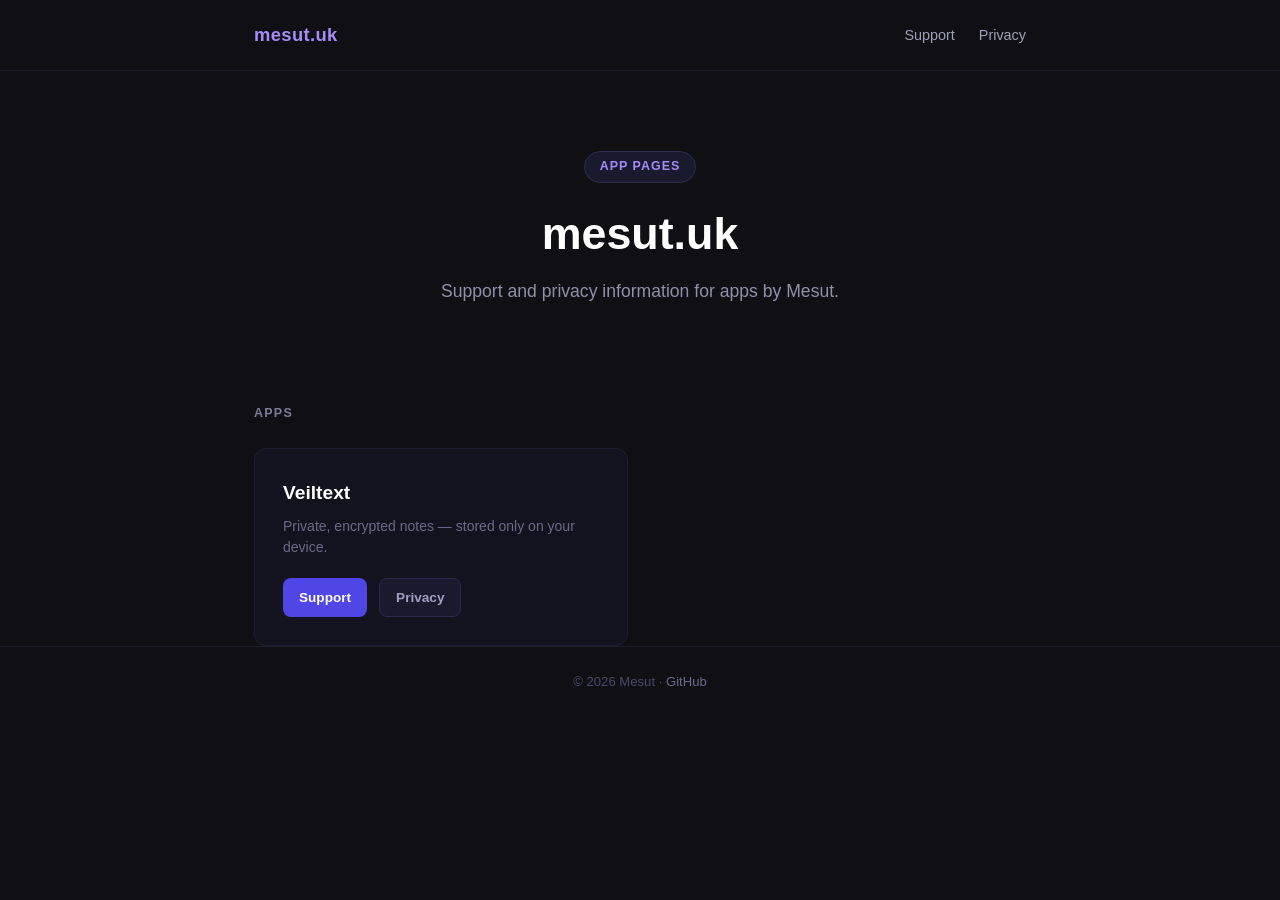
==== index.html @ 2ae73dd6 "Add multi-app site structure with Veiltext support and privacy pages Agent-Logs-Url: https://github." ====
<!DOCTYPE html>
<html lang="en">
<head>
  <meta charset="UTF-8" />
  <meta name="viewport" content="width=device-width, initial-scale=1.0" />
  <title>mesut.uk — App Pages</title>
  <meta name="description" content="Support and privacy pages for apps by Mesut." />
  <link rel="stylesheet" href="styles.css" />
</head>
<body>

  <header class="site-header">
    <nav class="nav-inner">
      <a class="nav-brand" href="/">mesut.uk</a>
      <ul class="nav-links">
        <li><a href="/veiltext/support">Support</a></li>
        <li><a href="/veiltext/privacy">Privacy</a></li>
      </ul>
    </nav>
  </header>

  <main>
    <div class="site-wrapper">
      <section class="hero">
        <span class="hero-badge">App Pages</span>
        <h1>mesut.uk</h1>
        <p>Support and privacy information for apps by Mesut.</p>
      </section>

      <h2 style="color:#7c7c9a; font-size:0.78rem; font-weight:600; letter-spacing:0.1em; text-transform:uppercase; margin-bottom:1rem;">Apps</h2>
      <div class="apps-grid">
        <div class="app-card">
          <div class="app-card-name">Veiltext</div>
          <div class="app-card-desc">Private, encrypted notes — stored only on your device.</div>
          <div class="app-card-links">
            <a class="btn btn-primary" href="/veiltext/support">Support</a>
            <a class="btn btn-ghost" href="/veiltext/privacy">Privacy</a>
          </div>
        </div>
      </div>
    </div>
  </main>

  <footer class="site-footer">
    <p>&copy; <span id="year"></span> Mesut &middot; <a href="https://github.com/Mesutcydev/Veiltext">GitHub</a></p>
  </footer>

  <script>
    document.getElementById('year').textContent = new Date().getFullYear();
  </script>
</body>
</html>
---- styles.css ----
/* ===== Reset & Base ===== */
*, *::before, *::after {
  box-sizing: border-box;
  margin: 0;
  padding: 0;
}

html {
  font-size: 16px;
  scroll-behavior: smooth;
}

body {
  font-family: -apple-system, BlinkMacSystemFont, "Segoe UI", Roboto, Helvetica, Arial, sans-serif;
  background: #0f0f14;
  color: #e2e2e9;
  line-height: 1.7;
  min-height: 100vh;
  display: flex;
  flex-direction: column;
}

/* ===== Layout ===== */
.site-wrapper {
  flex: 1;
  width: 100%;
  max-width: 820px;
  margin: 0 auto;
  padding: 0 1.5rem;
}

/* ===== Header / Nav ===== */
.site-header {
  border-bottom: 1px solid #1e1e2e;
  padding: 1.2rem 0;
}

.nav-inner {
  display: flex;
  align-items: center;
  justify-content: space-between;
  gap: 1rem;
  max-width: 820px;
  margin: 0 auto;
  padding: 0 1.5rem;
}

.nav-brand {
  font-size: 1.15rem;
  font-weight: 700;
  color: #a78bfa;
  text-decoration: none;
  letter-spacing: 0.02em;
}

.nav-brand:hover {
  color: #c4b5fd;
}

.nav-links {
  display: flex;
  gap: 1.5rem;
  list-style: none;
}

.nav-links a {
  color: #a0a0b8;
  text-decoration: none;
  font-size: 0.9rem;
  transition: color 0.2s;
}

.nav-links a:hover {
  color: #e2e2e9;
}

/* ===== Main Content ===== */
.page-content {
  padding: 3rem 0 4rem;
}

.page-title {
  font-size: 2rem;
  font-weight: 700;
  color: #ffffff;
  margin-bottom: 0.5rem;
}

.page-subtitle {
  font-size: 1rem;
  color: #7c7c9a;
  margin-bottom: 2.5rem;
}

/* ===== Hero (homepage only) ===== */
.hero {
  text-align: center;
  padding: 5rem 0 3.5rem;
}

.hero-badge {
  display: inline-block;
  background: #1a1a2e;
  border: 1px solid #2d2d50;
  color: #a78bfa;
  font-size: 0.78rem;
  font-weight: 600;
  letter-spacing: 0.08em;
  text-transform: uppercase;
  padding: 0.3rem 0.9rem;
  border-radius: 100px;
  margin-bottom: 1.5rem;
}

.hero h1 {
  font-size: 2.8rem;
  font-weight: 800;
  color: #ffffff;
  line-height: 1.2;
  margin-bottom: 1rem;
}

.hero p {
  font-size: 1.1rem;
  color: #9090a8;
  max-width: 500px;
  margin: 0 auto 2.5rem;
}

/* ===== App Cards ===== */
.apps-grid {
  display: grid;
  grid-template-columns: repeat(auto-fill, minmax(280px, 1fr));
  gap: 1.5rem;
  margin-top: 1.5rem;
}

.app-card {
  background: #13131f;
  border: 1px solid #1e1e32;
  border-radius: 12px;
  padding: 1.75rem;
  transition: border-color 0.2s, transform 0.2s;
}

.app-card:hover {
  border-color: #3d3d6a;
  transform: translateY(-2px);
}

.app-card-name {
  font-size: 1.2rem;
  font-weight: 700;
  color: #ffffff;
  margin-bottom: 0.35rem;
}

.app-card-desc {
  font-size: 0.875rem;
  color: #6a6a88;
  margin-bottom: 1.25rem;
  line-height: 1.5;
}

.app-card-links {
  display: flex;
  gap: 0.75rem;
  flex-wrap: wrap;
}

.btn {
  display: inline-flex;
  align-items: center;
  gap: 0.4rem;
  padding: 0.45rem 1rem;
  border-radius: 8px;
  font-size: 0.85rem;
  font-weight: 600;
  text-decoration: none;
  transition: background 0.2s, color 0.2s;
}

.btn-primary {
  background: #4f46e5;
  color: #ffffff;
}

.btn-primary:hover {
  background: #6366f1;
}

.btn-ghost {
  background: #1a1a2e;
  color: #a0a0c0;
  border: 1px solid #2a2a48;
}

.btn-ghost:hover {
  background: #20203a;
  color: #e2e2e9;
}

/* ===== Section headings in content pages ===== */
.content-section {
  margin-bottom: 2rem;
}

.content-section h2 {
  font-size: 1.25rem;
  font-weight: 700;
  color: #c4b5fd;
  margin-bottom: 0.75rem;
  padding-bottom: 0.4rem;
  border-bottom: 1px solid #1e1e32;
}

.content-section p {
  color: #c0c0d8;
  margin-bottom: 0.75rem;
}

.content-section ul,
.content-section ol {
  padding-left: 1.5rem;
  color: #c0c0d8;
}

.content-section li {
  margin-bottom: 0.4rem;
}

.content-section a {
  color: #818cf8;
  text-decoration: none;
}

.content-section a:hover {
  text-decoration: underline;
  color: #a5b4fc;
}

/* ===== Info / Note box ===== */
.note-box {
  background: #111827;
  border: 1px solid #1f2a47;
  border-left: 3px solid #4f46e5;
  border-radius: 8px;
  padding: 1rem 1.25rem;
  margin-bottom: 1.5rem;
  font-size: 0.9rem;
  color: #9ba8c5;
}

.note-box strong {
  color: #c4b5fd;
}

/* ===== Footer ===== */
.site-footer {
  border-top: 1px solid #1e1e2e;
  padding: 1.5rem 0;
  text-align: center;
  font-size: 0.82rem;
  color: #4a4a68;
}

.site-footer a {
  color: #6b6b90;
  text-decoration: none;
}

.site-footer a:hover {
  color: #a0a0c0;
}

/* ===== Responsive ===== */
@media (max-width: 600px) {
  .hero h1 {
    font-size: 2rem;
  }

  .page-title {
    font-size: 1.6rem;
  }
}
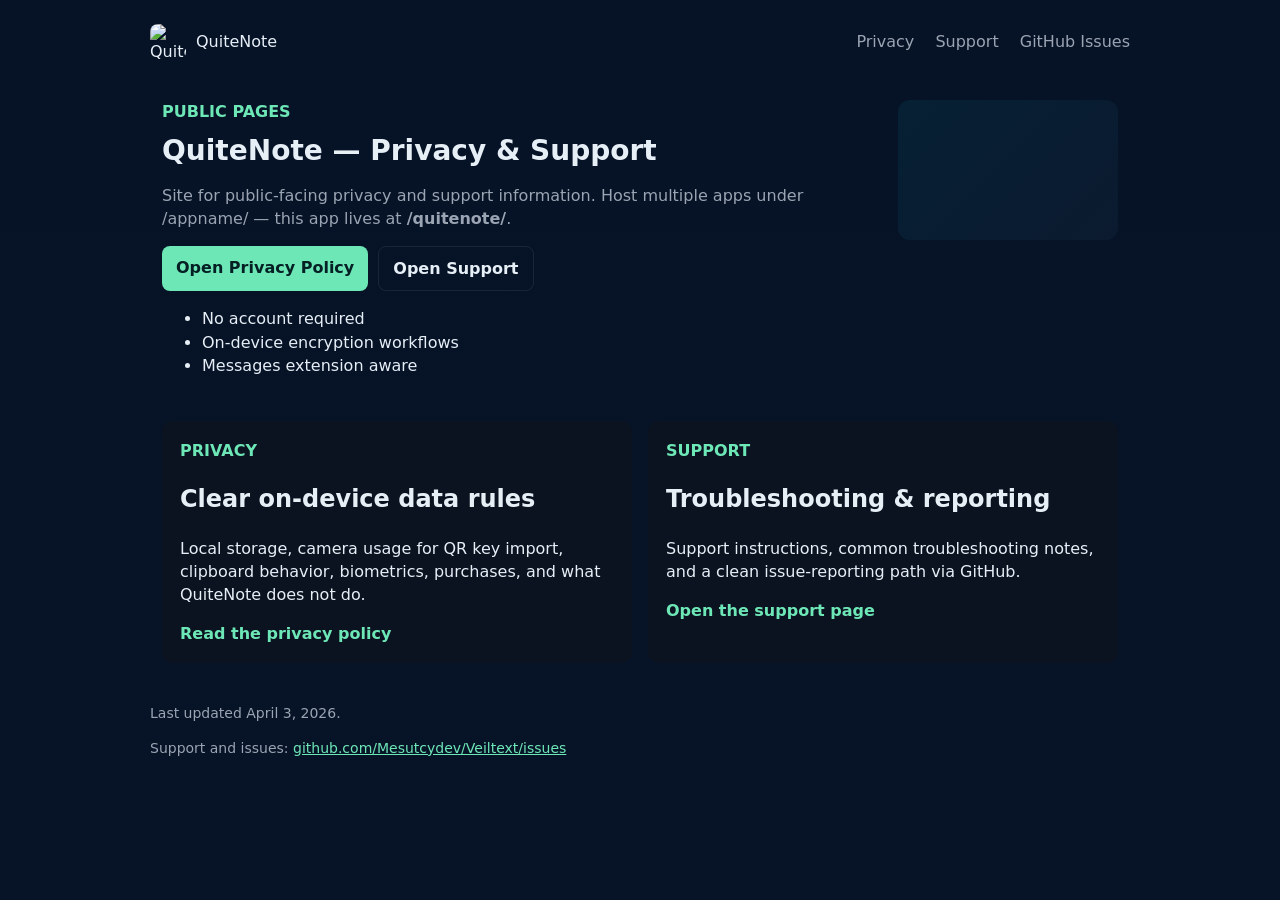
==== commit 88f0b339: "Add QuiteNote public pages (multi-app structure) — homepage, privacy, support, styles, script Agent-" ====
--- a/index.html
+++ b/index.html
@@ -1,52 +1,80 @@
-<!DOCTYPE html>
+<!doctype html>
 <html lang="en">
-<head>
-  <meta charset="UTF-8" />
-  <meta name="viewport" content="width=device-width, initial-scale=1.0" />
-  <title>mesut.uk — App Pages</title>
-  <meta name="description" content="Support and privacy pages for apps by Mesut." />
-  <link rel="stylesheet" href="styles.css" />
-</head>
-<body>
+  <head>
+    <meta charset="utf-8" />
+    <meta name="viewport" content="width=device-width,initial-scale=1" />
+    <title>QuiteNote — Public Pages</title>
+    <meta name="description" content="QuiteNote: privacy &amp; support pages." />
+    <link rel="stylesheet" href="/styles.css" />
+  </head>
+  <body>
+    <div class="site-bg"></div>
 
-  <header class="site-header">
-    <nav class="nav-inner">
-      <a class="nav-brand" href="/">mesut.uk</a>
-      <ul class="nav-links">
-        <li><a href="/veiltext/support">Support</a></li>
-        <li><a href="/veiltext/privacy">Privacy</a></li>
-      </ul>
-    </nav>
-  </header>
+    <header class="site-header">
+      <a class="brand" href="/">
+        <img src="/assets/app-icon.png" alt="QuiteNote app icon" width="36" height="36" />
+        <span>QuiteNote</span>
+      </a>
 
-  <main>
-    <div class="site-wrapper">
-      <section class="hero">
-        <span class="hero-badge">App Pages</span>
-        <h1>mesut.uk</h1>
-        <p>Support and privacy information for apps by Mesut.</p>
+      <nav class="site-nav" aria-label="Primary">
+        <a href="/quitenote/privacy/">Privacy</a>
+        <a href="/quitenote/support/">Support</a>
+        <a href="https://github.com/Mesutcydev/Veiltext/issues" target="_blank" rel="noreferrer">GitHub Issues</a>
+      </nav>
+    </header>
+
+    <main class="page page-home">
+      <section class="hero hero-home">
+        <div class="hero-copy">
+          <p class="eyebrow">Public Pages</p>
+          <h1>QuiteNote — Privacy &amp; Support</h1>
+          <p class="lede">
+            Site for public-facing privacy and support information. Host multiple apps under /appname/ — this app lives at <strong>/quitenote/</strong>.
+          </p>
+
+          <div class="hero-actions">
+            <a class="button button-solid" href="/quitenote/privacy/">Open Privacy Policy</a>
+            <a class="button button-outline" href="/quitenote/support/">Open Support</a>
+          </div>
+
+          <ul class="hero-points" aria-label="Key facts">
+            <li>No account required</li>
+            <li>On-device encryption workflows</li>
+            <li>Messages extension aware</li>
+          </ul>
+        </div>
+
+        <div class="hero-visual" aria-hidden="true">
+          <div class="hero-orbit hero-orbit-one"></div>
+          <div class="hero-orbit hero-orbit-two"></div>
+        </div>
       </section>
 
-      <h2 style="color:#7c7c9a; font-size:0.78rem; font-weight:600; letter-spacing:0.1em; text-transform:uppercase; margin-bottom:1rem;">Apps</h2>
-      <div class="apps-grid">
-        <div class="app-card">
-          <div class="app-card-name">Veiltext</div>
-          <div class="app-card-desc">Private, encrypted notes — stored only on your device.</div>
-          <div class="app-card-links">
-            <a class="btn btn-primary" href="/veiltext/support">Support</a>
-            <a class="btn btn-ghost" href="/veiltext/privacy">Privacy</a>
-          </div>
-        </div>
-      </div>
-    </div>
-  </main>
+      <section class="card-grid">
+        <article class="info-card">
+          <p class="eyebrow">Privacy</p>
+          <h2>Clear on-device data rules</h2>
+          <p>Local storage, camera usage for QR key import, clipboard behavior, biometrics, purchases, and what QuiteNote does not do.</p>
+          <a class="text-link" href="/quitenote/privacy/">Read the privacy policy</a>
+        </article>
 
-  <footer class="site-footer">
-    <p>&copy; <span id="year"></span> Mesut &middot; <a href="https://github.com/Mesutcydev/Veiltext">GitHub</a></p>
-  </footer>
+        <article class="info-card">
+          <p class="eyebrow">Support</p>
+          <h2>Troubleshooting &amp; reporting</h2>
+          <p>Support instructions, common troubleshooting notes, and a clean issue-reporting path via GitHub.</p>
+          <a class="text-link" href="/quitenote/support/">Open the support page</a>
+        </article>
+      </section>
+    </main>
 
-  <script>
-    document.getElementById('year').textContent = new Date().getFullYear();
-  </script>
-</body>
+    <footer class="site-footer">
+      <p>Last updated April 3, 2026.</p>
+      <p>
+        Support and issues:
+        <a href="https://github.com/Mesutcydev/Veiltext/issues" target="_blank" rel="noreferrer">github.com/Mesutcydev/Veiltext/issues</a>
+      </p>
+    </footer>
+
+    <script src="/script.js" defer></script>
+  </body>
 </html>
--- a/styles.css
+++ b/styles.css
@@ -1,285 +1,69 @@
-/* ===== Reset & Base ===== */
-*, *::before, *::after {
-  box-sizing: border-box;
-  margin: 0;
-  padding: 0;
+:root{
+  --bg:#0f1724;
+  --card:#0b1220;
+  --muted:#9aa4b2;
+  --accent:#6ee7b7;
+  --text:#e6eef6;
+  --max-width:980px;
+  font-family: Inter, system-ui, -apple-system, "Segoe UI", Roboto, "Helvetica Neue", Arial;
+  line-height:1.45;
 }
 
-html {
-  font-size: 16px;
-  scroll-behavior: smooth;
+*{box-sizing:border-box}
+html,body{height:100%}
+body{
+  margin:0;
+  background:linear-gradient(180deg,#061226 0%, #071428 100%);
+  color:var(--text);
+  -webkit-font-smoothing:antialiased;
+  -moz-osx-font-smoothing:grayscale;
+  padding:24px;
 }
 
-body {
-  font-family: -apple-system, BlinkMacSystemFont, "Segoe UI", Roboto, Helvetica, Arial, sans-serif;
-  background: #0f0f14;
-  color: #e2e2e9;
-  line-height: 1.7;
-  min-height: 100vh;
-  display: flex;
-  flex-direction: column;
+.site-header{
+  max-width:var(--max-width);
+  margin:0 auto 28px;
+  display:flex;
+  align-items:center;
+  justify-content:space-between;
+  gap:16px;
 }
+.brand{display:flex;align-items:center;gap:10px;color:var(--text);text-decoration:none}
+.brand img{border-radius:8px}
+.site-nav a{color:var(--muted);text-decoration:none;margin-left:16px}
+.site-nav a[aria-current="page"]{color:var(--text);font-weight:600}
 
-/* ===== Layout ===== */
-.site-wrapper {
-  flex: 1;
-  width: 100%;
-  max-width: 820px;
-  margin: 0 auto;
-  padding: 0 1.5rem;
+.page{max-width:var(--max-width);margin:0 auto;padding:12px}
+
+.hero{display:flex;gap:28px;align-items:flex-start}
+.hero-copy{flex:1}
+.hero-visual{width:220px;height:140px;background:linear-gradient(135deg,#062034,#0b1a2f);border-radius:12px}
+
+.eyebrow{color:var(--accent);text-transform:uppercase;font-weight:700;margin:0 0 8px}
+h1{margin:0 0 12px;font-size:28px}
+.lede{color:var(--muted);margin:0 0 16px}
+
+.hero-actions{display:flex;gap:10px;margin:14px 0}
+.button{padding:10px 14px;border-radius:8px;text-decoration:none;font-weight:600}
+.button-solid{background:var(--accent);color:#042024}
+.button-outline{border:1px solid rgba(255,255,255,0.08);color:var(--text);background:transparent}
+
+.card-grid{display:grid;grid-template-columns:repeat(auto-fit,minmax(240px,1fr));gap:16px;margin-top:28px}
+.info-card{background:var(--card);padding:18px;border-radius:10px}
+.text-link{color:var(--accent);text-decoration:none;font-weight:600}
+
+.article-layout{margin-top:24px}
+.article-card{background:var(--card);padding:20px;border-radius:10px}
+.article-card h2{margin-top:0}
+.side-note{background:#071428;border-radius:10px;padding:14px;margin-left:18px;color:var(--muted)}
+.hero-article{display:flex;gap:18px;align-items:flex-start}
+.hero-article .hero-copy{flex:1}
+.hero-article .side-note{width:220px;flex-shrink:0}
+
+.site-footer{max-width:var(--max-width);margin:28px auto 0;color:var(--muted);font-size:14px}
+a{color:var(--accent)}
+@media (max-width:820px){
+  .hero{flex-direction:column}
+  .hero-article{flex-direction:column}
+  .side-note{width:100%;margin-left:0}
 }
-
-/* ===== Header / Nav ===== */
-.site-header {
-  border-bottom: 1px solid #1e1e2e;
-  padding: 1.2rem 0;
-}
-
-.nav-inner {
-  display: flex;
-  align-items: center;
-  justify-content: space-between;
-  gap: 1rem;
-  max-width: 820px;
-  margin: 0 auto;
-  padding: 0 1.5rem;
-}
-
-.nav-brand {
-  font-size: 1.15rem;
-  font-weight: 700;
-  color: #a78bfa;
-  text-decoration: none;
-  letter-spacing: 0.02em;
-}
-
-.nav-brand:hover {
-  color: #c4b5fd;
-}
-
-.nav-links {
-  display: flex;
-  gap: 1.5rem;
-  list-style: none;
-}
-
-.nav-links a {
-  color: #a0a0b8;
-  text-decoration: none;
-  font-size: 0.9rem;
-  transition: color 0.2s;
-}
-
-.nav-links a:hover {
-  color: #e2e2e9;
-}
-
-/* ===== Main Content ===== */
-.page-content {
-  padding: 3rem 0 4rem;
-}
-
-.page-title {
-  font-size: 2rem;
-  font-weight: 700;
-  color: #ffffff;
-  margin-bottom: 0.5rem;
-}
-
-.page-subtitle {
-  font-size: 1rem;
-  color: #7c7c9a;
-  margin-bottom: 2.5rem;
-}
-
-/* ===== Hero (homepage only) ===== */
-.hero {
-  text-align: center;
-  padding: 5rem 0 3.5rem;
-}
-
-.hero-badge {
-  display: inline-block;
-  background: #1a1a2e;
-  border: 1px solid #2d2d50;
-  color: #a78bfa;
-  font-size: 0.78rem;
-  font-weight: 600;
-  letter-spacing: 0.08em;
-  text-transform: uppercase;
-  padding: 0.3rem 0.9rem;
-  border-radius: 100px;
-  margin-bottom: 1.5rem;
-}
-
-.hero h1 {
-  font-size: 2.8rem;
-  font-weight: 800;
-  color: #ffffff;
-  line-height: 1.2;
-  margin-bottom: 1rem;
-}
-
-.hero p {
-  font-size: 1.1rem;
-  color: #9090a8;
-  max-width: 500px;
-  margin: 0 auto 2.5rem;
-}
-
-/* ===== App Cards ===== */
-.apps-grid {
-  display: grid;
-  grid-template-columns: repeat(auto-fill, minmax(280px, 1fr));
-  gap: 1.5rem;
-  margin-top: 1.5rem;
-}
-
-.app-card {
-  background: #13131f;
-  border: 1px solid #1e1e32;
-  border-radius: 12px;
-  padding: 1.75rem;
-  transition: border-color 0.2s, transform 0.2s;
-}
-
-.app-card:hover {
-  border-color: #3d3d6a;
-  transform: translateY(-2px);
-}
-
-.app-card-name {
-  font-size: 1.2rem;
-  font-weight: 700;
-  color: #ffffff;
-  margin-bottom: 0.35rem;
-}
-
-.app-card-desc {
-  font-size: 0.875rem;
-  color: #6a6a88;
-  margin-bottom: 1.25rem;
-  line-height: 1.5;
-}
-
-.app-card-links {
-  display: flex;
-  gap: 0.75rem;
-  flex-wrap: wrap;
-}
-
-.btn {
-  display: inline-flex;
-  align-items: center;
-  gap: 0.4rem;
-  padding: 0.45rem 1rem;
-  border-radius: 8px;
-  font-size: 0.85rem;
-  font-weight: 600;
-  text-decoration: none;
-  transition: background 0.2s, color 0.2s;
-}
-
-.btn-primary {
-  background: #4f46e5;
-  color: #ffffff;
-}
-
-.btn-primary:hover {
-  background: #6366f1;
-}
-
-.btn-ghost {
-  background: #1a1a2e;
-  color: #a0a0c0;
-  border: 1px solid #2a2a48;
-}
-
-.btn-ghost:hover {
-  background: #20203a;
-  color: #e2e2e9;
-}
-
-/* ===== Section headings in content pages ===== */
-.content-section {
-  margin-bottom: 2rem;
-}
-
-.content-section h2 {
-  font-size: 1.25rem;
-  font-weight: 700;
-  color: #c4b5fd;
-  margin-bottom: 0.75rem;
-  padding-bottom: 0.4rem;
-  border-bottom: 1px solid #1e1e32;
-}
-
-.content-section p {
-  color: #c0c0d8;
-  margin-bottom: 0.75rem;
-}
-
-.content-section ul,
-.content-section ol {
-  padding-left: 1.5rem;
-  color: #c0c0d8;
-}
-
-.content-section li {
-  margin-bottom: 0.4rem;
-}
-
-.content-section a {
-  color: #818cf8;
-  text-decoration: none;
-}
-
-.content-section a:hover {
-  text-decoration: underline;
-  color: #a5b4fc;
-}
-
-/* ===== Info / Note box ===== */
-.note-box {
-  background: #111827;
-  border: 1px solid #1f2a47;
-  border-left: 3px solid #4f46e5;
-  border-radius: 8px;
-  padding: 1rem 1.25rem;
-  margin-bottom: 1.5rem;
-  font-size: 0.9rem;
-  color: #9ba8c5;
-}
-
-.note-box strong {
-  color: #c4b5fd;
-}
-
-/* ===== Footer ===== */
-.site-footer {
-  border-top: 1px solid #1e1e2e;
-  padding: 1.5rem 0;
-  text-align: center;
-  font-size: 0.82rem;
-  color: #4a4a68;
-}
-
-.site-footer a {
-  color: #6b6b90;
-  text-decoration: none;
-}
-
-.site-footer a:hover {
-  color: #a0a0c0;
-}
-
-/* ===== Responsive ===== */
-@media (max-width: 600px) {
-  .hero h1 {
-    font-size: 2rem;
-  }
-
-  .page-title {
-    font-size: 1.6rem;
-  }
-}
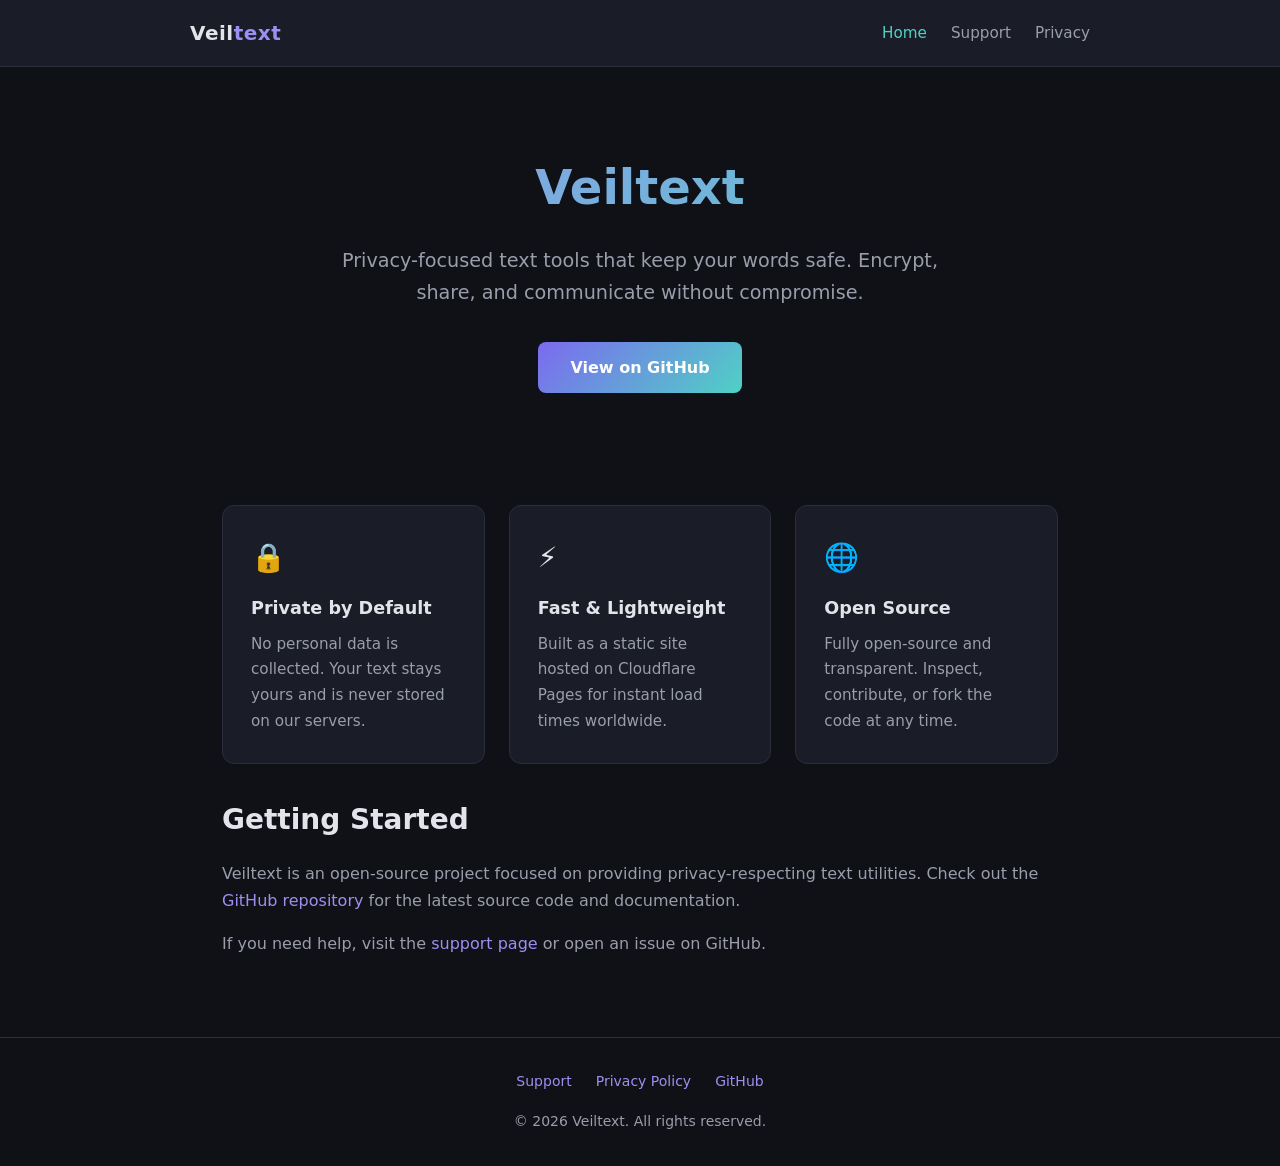
==== commit 932dd829: "Create Veiltext static website for Cloudflare Pages - Add index.html landing page with hero, feature" ====
--- a/index.html
+++ b/index.html
@@ -1,80 +1,63 @@
-<!doctype html>
+<!DOCTYPE html>
 <html lang="en">
-  <head>
-    <meta charset="utf-8" />
-    <meta name="viewport" content="width=device-width,initial-scale=1" />
-    <title>QuiteNote — Public Pages</title>
-    <meta name="description" content="QuiteNote: privacy &amp; support pages." />
-    <link rel="stylesheet" href="/styles.css" />
-  </head>
-  <body>
-    <div class="site-bg"></div>
+<head>
+  <meta charset="UTF-8">
+  <meta name="viewport" content="width=device-width, initial-scale=1.0">
+  <meta name="description" content="Veiltext – Privacy-focused text tools that keep your words safe.">
+  <title>Veiltext</title>
+  <link rel="stylesheet" href="styles.css">
+</head>
+<body>
+  <nav class="nav">
+    <div class="nav-inner">
+      <a href="index.html" class="nav-brand">Veil<span>text</span></a>
+      <ul class="nav-links">
+        <li><a href="index.html" class="active">Home</a></li>
+        <li><a href="support.html">Support</a></li>
+        <li><a href="privacy.html">Privacy</a></li>
+      </ul>
+    </div>
+  </nav>
 
-    <header class="site-header">
-      <a class="brand" href="/">
-        <img src="/assets/app-icon.png" alt="QuiteNote app icon" width="36" height="36" />
-        <span>QuiteNote</span>
-      </a>
+  <header class="hero">
+    <h1>Veiltext</h1>
+    <p>Privacy-focused text tools that keep your words safe. Encrypt, share, and communicate without compromise.</p>
+    <a href="https://github.com/Mesutcydev/Veiltext" class="cta">View on GitHub</a>
+  </header>
 
-      <nav class="site-nav" aria-label="Primary">
-        <a href="/quitenote/privacy/">Privacy</a>
-        <a href="/quitenote/support/">Support</a>
-        <a href="https://github.com/Mesutcydev/Veiltext/issues" target="_blank" rel="noreferrer">GitHub Issues</a>
-      </nav>
-    </header>
+  <main>
+    <div class="features">
+      <div class="card">
+        <span class="card-icon">🔒</span>
+        <h3>Private by Default</h3>
+        <p>No personal data is collected. Your text stays yours and is never stored on our servers.</p>
+      </div>
+      <div class="card">
+        <span class="card-icon">⚡</span>
+        <h3>Fast &amp; Lightweight</h3>
+        <p>Built as a static site hosted on Cloudflare Pages for instant load times worldwide.</p>
+      </div>
+      <div class="card">
+        <span class="card-icon">🌐</span>
+        <h3>Open Source</h3>
+        <p>Fully open-source and transparent. Inspect, contribute, or fork the code at any time.</p>
+      </div>
+    </div>
 
-    <main class="page page-home">
-      <section class="hero hero-home">
-        <div class="hero-copy">
-          <p class="eyebrow">Public Pages</p>
-          <h1>QuiteNote — Privacy &amp; Support</h1>
-          <p class="lede">
-            Site for public-facing privacy and support information. Host multiple apps under /appname/ — this app lives at <strong>/quitenote/</strong>.
-          </p>
+    <section>
+      <h2>Getting Started</h2>
+      <p>Veiltext is an open-source project focused on providing privacy-respecting text utilities. Check out the <a href="https://github.com/Mesutcydev/Veiltext">GitHub repository</a> for the latest source code and documentation.</p>
+      <p>If you need help, visit the <a href="support.html">support page</a> or open an issue on GitHub.</p>
+    </section>
+  </main>
 
-          <div class="hero-actions">
-            <a class="button button-solid" href="/quitenote/privacy/">Open Privacy Policy</a>
-            <a class="button button-outline" href="/quitenote/support/">Open Support</a>
-          </div>
-
-          <ul class="hero-points" aria-label="Key facts">
-            <li>No account required</li>
-            <li>On-device encryption workflows</li>
-            <li>Messages extension aware</li>
-          </ul>
-        </div>
-
-        <div class="hero-visual" aria-hidden="true">
-          <div class="hero-orbit hero-orbit-one"></div>
-          <div class="hero-orbit hero-orbit-two"></div>
-        </div>
-      </section>
-
-      <section class="card-grid">
-        <article class="info-card">
-          <p class="eyebrow">Privacy</p>
-          <h2>Clear on-device data rules</h2>
-          <p>Local storage, camera usage for QR key import, clipboard behavior, biometrics, purchases, and what QuiteNote does not do.</p>
-          <a class="text-link" href="/quitenote/privacy/">Read the privacy policy</a>
-        </article>
-
-        <article class="info-card">
-          <p class="eyebrow">Support</p>
-          <h2>Troubleshooting &amp; reporting</h2>
-          <p>Support instructions, common troubleshooting notes, and a clean issue-reporting path via GitHub.</p>
-          <a class="text-link" href="/quitenote/support/">Open the support page</a>
-        </article>
-      </section>
-    </main>
-
-    <footer class="site-footer">
-      <p>Last updated April 3, 2026.</p>
-      <p>
-        Support and issues:
-        <a href="https://github.com/Mesutcydev/Veiltext/issues" target="_blank" rel="noreferrer">github.com/Mesutcydev/Veiltext/issues</a>
-      </p>
-    </footer>
-
-    <script src="/script.js" defer></script>
-  </body>
+  <footer class="footer">
+    <ul class="footer-links">
+      <li><a href="support.html">Support</a></li>
+      <li><a href="privacy.html">Privacy Policy</a></li>
+      <li><a href="https://github.com/Mesutcydev/Veiltext">GitHub</a></li>
+    </ul>
+    <p>&copy; 2026 Veiltext. All rights reserved.</p>
+  </footer>
+</body>
 </html>
--- a/styles.css
+++ b/styles.css
@@ -1,69 +1,288 @@
-:root{
-  --bg:#0f1724;
-  --card:#0b1220;
-  --muted:#9aa4b2;
-  --accent:#6ee7b7;
-  --text:#e6eef6;
-  --max-width:980px;
-  font-family: Inter, system-ui, -apple-system, "Segoe UI", Roboto, "Helvetica Neue", Arial;
-  line-height:1.45;
-}
-
-*{box-sizing:border-box}
-html,body{height:100%}
-body{
-  margin:0;
-  background:linear-gradient(180deg,#061226 0%, #071428 100%);
-  color:var(--text);
-  -webkit-font-smoothing:antialiased;
-  -moz-osx-font-smoothing:grayscale;
-  padding:24px;
-}
-
-.site-header{
-  max-width:var(--max-width);
-  margin:0 auto 28px;
-  display:flex;
-  align-items:center;
-  justify-content:space-between;
-  gap:16px;
-}
-.brand{display:flex;align-items:center;gap:10px;color:var(--text);text-decoration:none}
-.brand img{border-radius:8px}
-.site-nav a{color:var(--muted);text-decoration:none;margin-left:16px}
-.site-nav a[aria-current="page"]{color:var(--text);font-weight:600}
-
-.page{max-width:var(--max-width);margin:0 auto;padding:12px}
-
-.hero{display:flex;gap:28px;align-items:flex-start}
-.hero-copy{flex:1}
-.hero-visual{width:220px;height:140px;background:linear-gradient(135deg,#062034,#0b1a2f);border-radius:12px}
-
-.eyebrow{color:var(--accent);text-transform:uppercase;font-weight:700;margin:0 0 8px}
-h1{margin:0 0 12px;font-size:28px}
-.lede{color:var(--muted);margin:0 0 16px}
-
-.hero-actions{display:flex;gap:10px;margin:14px 0}
-.button{padding:10px 14px;border-radius:8px;text-decoration:none;font-weight:600}
-.button-solid{background:var(--accent);color:#042024}
-.button-outline{border:1px solid rgba(255,255,255,0.08);color:var(--text);background:transparent}
-
-.card-grid{display:grid;grid-template-columns:repeat(auto-fit,minmax(240px,1fr));gap:16px;margin-top:28px}
-.info-card{background:var(--card);padding:18px;border-radius:10px}
-.text-link{color:var(--accent);text-decoration:none;font-weight:600}
-
-.article-layout{margin-top:24px}
-.article-card{background:var(--card);padding:20px;border-radius:10px}
-.article-card h2{margin-top:0}
-.side-note{background:#071428;border-radius:10px;padding:14px;margin-left:18px;color:var(--muted)}
-.hero-article{display:flex;gap:18px;align-items:flex-start}
-.hero-article .hero-copy{flex:1}
-.hero-article .side-note{width:220px;flex-shrink:0}
-
-.site-footer{max-width:var(--max-width);margin:28px auto 0;color:var(--muted);font-size:14px}
-a{color:var(--accent)}
-@media (max-width:820px){
-  .hero{flex-direction:column}
-  .hero-article{flex-direction:column}
-  .side-note{width:100%;margin-left:0}
-}
+/* Veiltext - Shared Stylesheet */
+
+*,
+*::before,
+*::after {
+  box-sizing: border-box;
+  margin: 0;
+  padding: 0;
+}
+
+:root {
+  --color-bg: #0f1117;
+  --color-surface: #1a1d27;
+  --color-border: #2a2d3a;
+  --color-primary: #7c6aef;
+  --color-primary-light: #9d8ff2;
+  --color-text: #e2e4ea;
+  --color-text-muted: #9a9daa;
+  --color-accent: #4fd1c5;
+  --font-sans: 'Segoe UI', system-ui, -apple-system, sans-serif;
+  --font-mono: 'Cascadia Code', 'Fira Code', monospace;
+  --max-width: 900px;
+}
+
+html {
+  scroll-behavior: smooth;
+}
+
+body {
+  font-family: var(--font-sans);
+  background-color: var(--color-bg);
+  color: var(--color-text);
+  line-height: 1.7;
+  min-height: 100vh;
+  display: flex;
+  flex-direction: column;
+}
+
+a {
+  color: var(--color-primary-light);
+  text-decoration: none;
+  transition: color 0.2s;
+}
+
+a:hover {
+  color: var(--color-accent);
+}
+
+/* Navigation */
+.nav {
+  background-color: var(--color-surface);
+  border-bottom: 1px solid var(--color-border);
+  padding: 1rem 2rem;
+  position: sticky;
+  top: 0;
+  z-index: 100;
+}
+
+.nav-inner {
+  max-width: var(--max-width);
+  margin: 0 auto;
+  display: flex;
+  align-items: center;
+  justify-content: space-between;
+}
+
+.nav-brand {
+  font-size: 1.25rem;
+  font-weight: 700;
+  color: var(--color-text);
+  letter-spacing: 0.5px;
+}
+
+.nav-brand span {
+  color: var(--color-primary-light);
+}
+
+.nav-links {
+  display: flex;
+  gap: 1.5rem;
+  list-style: none;
+}
+
+.nav-links a {
+  color: var(--color-text-muted);
+  font-size: 0.95rem;
+}
+
+.nav-links a:hover,
+.nav-links a.active {
+  color: var(--color-accent);
+}
+
+/* Hero section */
+.hero {
+  text-align: center;
+  padding: 5rem 2rem 3rem;
+}
+
+.hero h1 {
+  font-size: 3rem;
+  font-weight: 700;
+  margin-bottom: 1rem;
+  background: linear-gradient(135deg, var(--color-primary-light), var(--color-accent));
+  -webkit-background-clip: text;
+  background-clip: text;
+  -webkit-text-fill-color: transparent;
+}
+
+.hero p {
+  font-size: 1.2rem;
+  color: var(--color-text-muted);
+  max-width: 600px;
+  margin: 0 auto 2rem;
+}
+
+/* Main content */
+main {
+  flex: 1;
+  max-width: var(--max-width);
+  margin: 0 auto;
+  padding: 2rem;
+  width: 100%;
+}
+
+/* Feature cards */
+.features {
+  display: grid;
+  grid-template-columns: repeat(auto-fit, minmax(250px, 1fr));
+  gap: 1.5rem;
+  margin: 2rem 0;
+}
+
+.card {
+  background-color: var(--color-surface);
+  border: 1px solid var(--color-border);
+  border-radius: 12px;
+  padding: 1.75rem;
+  transition: border-color 0.2s, transform 0.2s;
+}
+
+.card:hover {
+  border-color: var(--color-primary);
+  transform: translateY(-2px);
+}
+
+.card h3 {
+  font-size: 1.1rem;
+  margin-bottom: 0.5rem;
+  color: var(--color-text);
+}
+
+.card p {
+  color: var(--color-text-muted);
+  font-size: 0.95rem;
+}
+
+.card-icon {
+  font-size: 1.75rem;
+  margin-bottom: 0.75rem;
+  display: block;
+}
+
+/* Sections */
+section {
+  margin-bottom: 3rem;
+}
+
+section h2 {
+  font-size: 1.75rem;
+  margin-bottom: 1rem;
+  color: var(--color-text);
+}
+
+section h3 {
+  font-size: 1.25rem;
+  margin: 1.5rem 0 0.5rem;
+  color: var(--color-text);
+}
+
+section p {
+  color: var(--color-text-muted);
+  margin-bottom: 1rem;
+}
+
+section ul,
+section ol {
+  color: var(--color-text-muted);
+  padding-left: 1.5rem;
+  margin-bottom: 1rem;
+}
+
+section li {
+  margin-bottom: 0.5rem;
+}
+
+/* CTA button */
+.cta {
+  display: inline-block;
+  background: linear-gradient(135deg, var(--color-primary), var(--color-accent));
+  color: #fff;
+  padding: 0.75rem 2rem;
+  border-radius: 8px;
+  font-weight: 600;
+  font-size: 1rem;
+  transition: opacity 0.2s;
+}
+
+.cta:hover {
+  opacity: 0.9;
+  color: #fff;
+}
+
+/* Footer */
+.footer {
+  border-top: 1px solid var(--color-border);
+  padding: 2rem;
+  text-align: center;
+  color: var(--color-text-muted);
+  font-size: 0.875rem;
+  margin-top: auto;
+}
+
+.footer-links {
+  display: flex;
+  justify-content: center;
+  gap: 1.5rem;
+  list-style: none;
+  margin-bottom: 1rem;
+}
+
+/* Page header (for inner pages) */
+.page-header {
+  padding: 3rem 2rem 1rem;
+  text-align: center;
+}
+
+.page-header h1 {
+  font-size: 2.25rem;
+  font-weight: 700;
+  color: var(--color-text);
+}
+
+.page-header p {
+  color: var(--color-text-muted);
+  margin-top: 0.5rem;
+}
+
+/* Error page */
+.error-page {
+  text-align: center;
+  padding: 6rem 2rem;
+}
+
+.error-page h1 {
+  font-size: 6rem;
+  font-weight: 800;
+  background: linear-gradient(135deg, var(--color-primary-light), var(--color-accent));
+  -webkit-background-clip: text;
+  background-clip: text;
+  -webkit-text-fill-color: transparent;
+}
+
+.error-page p {
+  font-size: 1.2rem;
+  color: var(--color-text-muted);
+  margin: 1rem 0 2rem;
+}
+
+/* Responsive */
+@media (max-width: 600px) {
+  .hero h1 {
+    font-size: 2rem;
+  }
+
+  .hero p {
+    font-size: 1rem;
+  }
+
+  .nav-inner {
+    flex-direction: column;
+    gap: 0.75rem;
+  }
+
+  .features {
+    grid-template-columns: 1fr;
+  }
+}
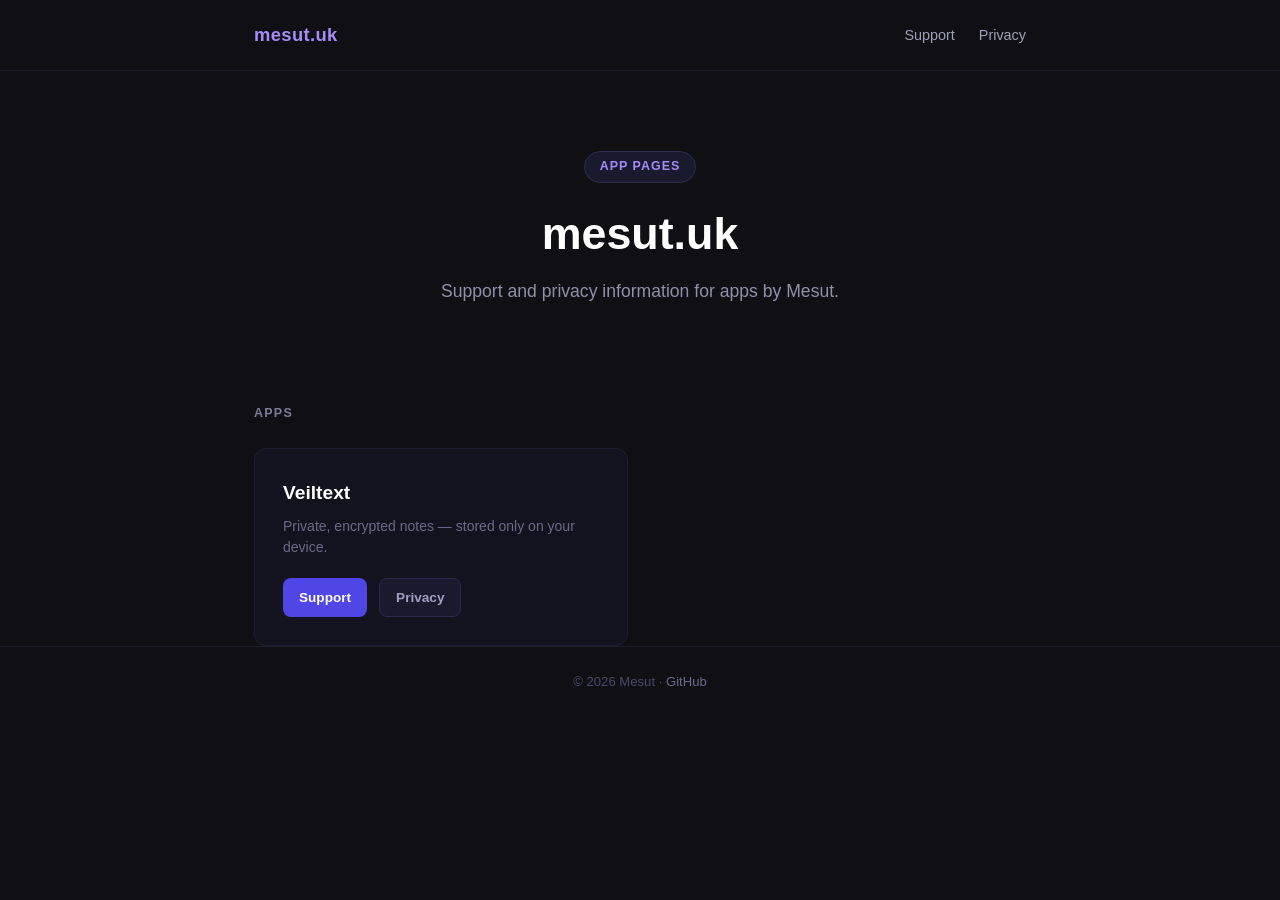
==== commit d0b180a8: "Merge 2ae73dd6eb17ab46c144f062ec5a769e188ab360 into 970137ac527425c8ef8c43102fabbd51e2814281" ====
--- a/index.html
+++ b/index.html
@@ -1,63 +1,52 @@
 <!DOCTYPE html>
 <html lang="en">
 <head>
-  <meta charset="UTF-8">
-  <meta name="viewport" content="width=device-width, initial-scale=1.0">
-  <meta name="description" content="Veiltext – Privacy-focused text tools that keep your words safe.">
-  <title>Veiltext</title>
-  <link rel="stylesheet" href="styles.css">
+  <meta charset="UTF-8" />
+  <meta name="viewport" content="width=device-width, initial-scale=1.0" />
+  <title>mesut.uk — App Pages</title>
+  <meta name="description" content="Support and privacy pages for apps by Mesut." />
+  <link rel="stylesheet" href="styles.css" />
 </head>
 <body>
-  <nav class="nav">
-    <div class="nav-inner">
-      <a href="index.html" class="nav-brand">Veil<span>text</span></a>
+
+  <header class="site-header">
+    <nav class="nav-inner">
+      <a class="nav-brand" href="/">mesut.uk</a>
       <ul class="nav-links">
-        <li><a href="index.html" class="active">Home</a></li>
-        <li><a href="support.html">Support</a></li>
-        <li><a href="privacy.html">Privacy</a></li>
+        <li><a href="/veiltext/support">Support</a></li>
+        <li><a href="/veiltext/privacy">Privacy</a></li>
       </ul>
-    </div>
-  </nav>
-
-  <header class="hero">
-    <h1>Veiltext</h1>
-    <p>Privacy-focused text tools that keep your words safe. Encrypt, share, and communicate without compromise.</p>
-    <a href="https://github.com/Mesutcydev/Veiltext" class="cta">View on GitHub</a>
+    </nav>
   </header>
 
   <main>
-    <div class="features">
-      <div class="card">
-        <span class="card-icon">🔒</span>
-        <h3>Private by Default</h3>
-        <p>No personal data is collected. Your text stays yours and is never stored on our servers.</p>
-      </div>
-      <div class="card">
-        <span class="card-icon">⚡</span>
-        <h3>Fast &amp; Lightweight</h3>
-        <p>Built as a static site hosted on Cloudflare Pages for instant load times worldwide.</p>
-      </div>
-      <div class="card">
-        <span class="card-icon">🌐</span>
-        <h3>Open Source</h3>
-        <p>Fully open-source and transparent. Inspect, contribute, or fork the code at any time.</p>
+    <div class="site-wrapper">
+      <section class="hero">
+        <span class="hero-badge">App Pages</span>
+        <h1>mesut.uk</h1>
+        <p>Support and privacy information for apps by Mesut.</p>
+      </section>
+
+      <h2 style="color:#7c7c9a; font-size:0.78rem; font-weight:600; letter-spacing:0.1em; text-transform:uppercase; margin-bottom:1rem;">Apps</h2>
+      <div class="apps-grid">
+        <div class="app-card">
+          <div class="app-card-name">Veiltext</div>
+          <div class="app-card-desc">Private, encrypted notes — stored only on your device.</div>
+          <div class="app-card-links">
+            <a class="btn btn-primary" href="/veiltext/support">Support</a>
+            <a class="btn btn-ghost" href="/veiltext/privacy">Privacy</a>
+          </div>
+        </div>
       </div>
     </div>
-
-    <section>
-      <h2>Getting Started</h2>
-      <p>Veiltext is an open-source project focused on providing privacy-respecting text utilities. Check out the <a href="https://github.com/Mesutcydev/Veiltext">GitHub repository</a> for the latest source code and documentation.</p>
-      <p>If you need help, visit the <a href="support.html">support page</a> or open an issue on GitHub.</p>
-    </section>
   </main>
 
-  <footer class="footer">
-    <ul class="footer-links">
-      <li><a href="support.html">Support</a></li>
-      <li><a href="privacy.html">Privacy Policy</a></li>
-      <li><a href="https://github.com/Mesutcydev/Veiltext">GitHub</a></li>
-    </ul>
-    <p>&copy; 2026 Veiltext. All rights reserved.</p>
+  <footer class="site-footer">
+    <p>&copy; <span id="year"></span> Mesut &middot; <a href="https://github.com/Mesutcydev/Veiltext">GitHub</a></p>
   </footer>
+
+  <script>
+    document.getElementById('year').textContent = new Date().getFullYear();
+  </script>
 </body>
 </html>
--- a/styles.css
+++ b/styles.css
@@ -1,78 +1,60 @@
-/* Veiltext - Shared Stylesheet */
-
-*,
-*::before,
-*::after {
+/* ===== Reset & Base ===== */
+*, *::before, *::after {
   box-sizing: border-box;
   margin: 0;
   padding: 0;
 }
 
-:root {
-  --color-bg: #0f1117;
-  --color-surface: #1a1d27;
-  --color-border: #2a2d3a;
-  --color-primary: #7c6aef;
-  --color-primary-light: #9d8ff2;
-  --color-text: #e2e4ea;
-  --color-text-muted: #9a9daa;
-  --color-accent: #4fd1c5;
-  --font-sans: 'Segoe UI', system-ui, -apple-system, sans-serif;
-  --font-mono: 'Cascadia Code', 'Fira Code', monospace;
-  --max-width: 900px;
-}
-
 html {
+  font-size: 16px;
   scroll-behavior: smooth;
 }
 
 body {
-  font-family: var(--font-sans);
-  background-color: var(--color-bg);
-  color: var(--color-text);
+  font-family: -apple-system, BlinkMacSystemFont, "Segoe UI", Roboto, Helvetica, Arial, sans-serif;
+  background: #0f0f14;
+  color: #e2e2e9;
   line-height: 1.7;
   min-height: 100vh;
   display: flex;
   flex-direction: column;
 }
 
-a {
-  color: var(--color-primary-light);
-  text-decoration: none;
-  transition: color 0.2s;
-}
-
-a:hover {
-  color: var(--color-accent);
-}
-
-/* Navigation */
-.nav {
-  background-color: var(--color-surface);
-  border-bottom: 1px solid var(--color-border);
-  padding: 1rem 2rem;
-  position: sticky;
-  top: 0;
-  z-index: 100;
+/* ===== Layout ===== */
+.site-wrapper {
+  flex: 1;
+  width: 100%;
+  max-width: 820px;
+  margin: 0 auto;
+  padding: 0 1.5rem;
+}
+
+/* ===== Header / Nav ===== */
+.site-header {
+  border-bottom: 1px solid #1e1e2e;
+  padding: 1.2rem 0;
 }
 
 .nav-inner {
-  max-width: var(--max-width);
-  margin: 0 auto;
   display: flex;
   align-items: center;
   justify-content: space-between;
+  gap: 1rem;
+  max-width: 820px;
+  margin: 0 auto;
+  padding: 0 1.5rem;
 }
 
 .nav-brand {
-  font-size: 1.25rem;
-  font-weight: 700;
-  color: var(--color-text);
-  letter-spacing: 0.5px;
-}
-
-.nav-brand span {
-  color: var(--color-primary-light);
+  font-size: 1.15rem;
+  font-weight: 700;
+  color: #a78bfa;
+  text-decoration: none;
+  letter-spacing: 0.02em;
+}
+
+.nav-brand:hover {
+  color: #c4b5fd;
 }
 
 .nav-links {
@@ -82,207 +64,222 @@
 }
 
 .nav-links a {
-  color: var(--color-text-muted);
-  font-size: 0.95rem;
-}
-
-.nav-links a:hover,
-.nav-links a.active {
-  color: var(--color-accent);
-}
-
-/* Hero section */
+  color: #a0a0b8;
+  text-decoration: none;
+  font-size: 0.9rem;
+  transition: color 0.2s;
+}
+
+.nav-links a:hover {
+  color: #e2e2e9;
+}
+
+/* ===== Main Content ===== */
+.page-content {
+  padding: 3rem 0 4rem;
+}
+
+.page-title {
+  font-size: 2rem;
+  font-weight: 700;
+  color: #ffffff;
+  margin-bottom: 0.5rem;
+}
+
+.page-subtitle {
+  font-size: 1rem;
+  color: #7c7c9a;
+  margin-bottom: 2.5rem;
+}
+
+/* ===== Hero (homepage only) ===== */
 .hero {
   text-align: center;
-  padding: 5rem 2rem 3rem;
+  padding: 5rem 0 3.5rem;
+}
+
+.hero-badge {
+  display: inline-block;
+  background: #1a1a2e;
+  border: 1px solid #2d2d50;
+  color: #a78bfa;
+  font-size: 0.78rem;
+  font-weight: 600;
+  letter-spacing: 0.08em;
+  text-transform: uppercase;
+  padding: 0.3rem 0.9rem;
+  border-radius: 100px;
+  margin-bottom: 1.5rem;
 }
 
 .hero h1 {
-  font-size: 3rem;
-  font-weight: 700;
+  font-size: 2.8rem;
+  font-weight: 800;
+  color: #ffffff;
+  line-height: 1.2;
   margin-bottom: 1rem;
-  background: linear-gradient(135deg, var(--color-primary-light), var(--color-accent));
-  -webkit-background-clip: text;
-  background-clip: text;
-  -webkit-text-fill-color: transparent;
 }
 
 .hero p {
-  font-size: 1.2rem;
-  color: var(--color-text-muted);
-  max-width: 600px;
-  margin: 0 auto 2rem;
-}
-
-/* Main content */
-main {
-  flex: 1;
-  max-width: var(--max-width);
-  margin: 0 auto;
-  padding: 2rem;
-  width: 100%;
-}
-
-/* Feature cards */
-.features {
+  font-size: 1.1rem;
+  color: #9090a8;
+  max-width: 500px;
+  margin: 0 auto 2.5rem;
+}
+
+/* ===== App Cards ===== */
+.apps-grid {
   display: grid;
-  grid-template-columns: repeat(auto-fit, minmax(250px, 1fr));
+  grid-template-columns: repeat(auto-fill, minmax(280px, 1fr));
   gap: 1.5rem;
-  margin: 2rem 0;
-}
-
-.card {
-  background-color: var(--color-surface);
-  border: 1px solid var(--color-border);
+  margin-top: 1.5rem;
+}
+
+.app-card {
+  background: #13131f;
+  border: 1px solid #1e1e32;
   border-radius: 12px;
   padding: 1.75rem;
   transition: border-color 0.2s, transform 0.2s;
 }
 
-.card:hover {
-  border-color: var(--color-primary);
+.app-card:hover {
+  border-color: #3d3d6a;
   transform: translateY(-2px);
 }
 
-.card h3 {
-  font-size: 1.1rem;
-  margin-bottom: 0.5rem;
-  color: var(--color-text);
-}
-
-.card p {
-  color: var(--color-text-muted);
-  font-size: 0.95rem;
-}
-
-.card-icon {
-  font-size: 1.75rem;
+.app-card-name {
+  font-size: 1.2rem;
+  font-weight: 700;
+  color: #ffffff;
+  margin-bottom: 0.35rem;
+}
+
+.app-card-desc {
+  font-size: 0.875rem;
+  color: #6a6a88;
+  margin-bottom: 1.25rem;
+  line-height: 1.5;
+}
+
+.app-card-links {
+  display: flex;
+  gap: 0.75rem;
+  flex-wrap: wrap;
+}
+
+.btn {
+  display: inline-flex;
+  align-items: center;
+  gap: 0.4rem;
+  padding: 0.45rem 1rem;
+  border-radius: 8px;
+  font-size: 0.85rem;
+  font-weight: 600;
+  text-decoration: none;
+  transition: background 0.2s, color 0.2s;
+}
+
+.btn-primary {
+  background: #4f46e5;
+  color: #ffffff;
+}
+
+.btn-primary:hover {
+  background: #6366f1;
+}
+
+.btn-ghost {
+  background: #1a1a2e;
+  color: #a0a0c0;
+  border: 1px solid #2a2a48;
+}
+
+.btn-ghost:hover {
+  background: #20203a;
+  color: #e2e2e9;
+}
+
+/* ===== Section headings in content pages ===== */
+.content-section {
+  margin-bottom: 2rem;
+}
+
+.content-section h2 {
+  font-size: 1.25rem;
+  font-weight: 700;
+  color: #c4b5fd;
   margin-bottom: 0.75rem;
-  display: block;
-}
-
-/* Sections */
-section {
-  margin-bottom: 3rem;
-}
-
-section h2 {
-  font-size: 1.75rem;
-  margin-bottom: 1rem;
-  color: var(--color-text);
-}
-
-section h3 {
-  font-size: 1.25rem;
-  margin: 1.5rem 0 0.5rem;
-  color: var(--color-text);
-}
-
-section p {
-  color: var(--color-text-muted);
-  margin-bottom: 1rem;
-}
-
-section ul,
-section ol {
-  color: var(--color-text-muted);
+  padding-bottom: 0.4rem;
+  border-bottom: 1px solid #1e1e32;
+}
+
+.content-section p {
+  color: #c0c0d8;
+  margin-bottom: 0.75rem;
+}
+
+.content-section ul,
+.content-section ol {
   padding-left: 1.5rem;
-  margin-bottom: 1rem;
-}
-
-section li {
-  margin-bottom: 0.5rem;
-}
-
-/* CTA button */
-.cta {
-  display: inline-block;
-  background: linear-gradient(135deg, var(--color-primary), var(--color-accent));
-  color: #fff;
-  padding: 0.75rem 2rem;
+  color: #c0c0d8;
+}
+
+.content-section li {
+  margin-bottom: 0.4rem;
+}
+
+.content-section a {
+  color: #818cf8;
+  text-decoration: none;
+}
+
+.content-section a:hover {
+  text-decoration: underline;
+  color: #a5b4fc;
+}
+
+/* ===== Info / Note box ===== */
+.note-box {
+  background: #111827;
+  border: 1px solid #1f2a47;
+  border-left: 3px solid #4f46e5;
   border-radius: 8px;
-  font-weight: 600;
-  font-size: 1rem;
-  transition: opacity 0.2s;
-}
-
-.cta:hover {
-  opacity: 0.9;
-  color: #fff;
-}
-
-/* Footer */
-.footer {
-  border-top: 1px solid var(--color-border);
-  padding: 2rem;
+  padding: 1rem 1.25rem;
+  margin-bottom: 1.5rem;
+  font-size: 0.9rem;
+  color: #9ba8c5;
+}
+
+.note-box strong {
+  color: #c4b5fd;
+}
+
+/* ===== Footer ===== */
+.site-footer {
+  border-top: 1px solid #1e1e2e;
+  padding: 1.5rem 0;
   text-align: center;
-  color: var(--color-text-muted);
-  font-size: 0.875rem;
-  margin-top: auto;
-}
-
-.footer-links {
-  display: flex;
-  justify-content: center;
-  gap: 1.5rem;
-  list-style: none;
-  margin-bottom: 1rem;
-}
-
-/* Page header (for inner pages) */
-.page-header {
-  padding: 3rem 2rem 1rem;
-  text-align: center;
-}
-
-.page-header h1 {
-  font-size: 2.25rem;
-  font-weight: 700;
-  color: var(--color-text);
-}
-
-.page-header p {
-  color: var(--color-text-muted);
-  margin-top: 0.5rem;
-}
-
-/* Error page */
-.error-page {
-  text-align: center;
-  padding: 6rem 2rem;
-}
-
-.error-page h1 {
-  font-size: 6rem;
-  font-weight: 800;
-  background: linear-gradient(135deg, var(--color-primary-light), var(--color-accent));
-  -webkit-background-clip: text;
-  background-clip: text;
-  -webkit-text-fill-color: transparent;
-}
-
-.error-page p {
-  font-size: 1.2rem;
-  color: var(--color-text-muted);
-  margin: 1rem 0 2rem;
-}
-
-/* Responsive */
+  font-size: 0.82rem;
+  color: #4a4a68;
+}
+
+.site-footer a {
+  color: #6b6b90;
+  text-decoration: none;
+}
+
+.site-footer a:hover {
+  color: #a0a0c0;
+}
+
+/* ===== Responsive ===== */
 @media (max-width: 600px) {
   .hero h1 {
     font-size: 2rem;
   }
 
-  .hero p {
-    font-size: 1rem;
+  .page-title {
+    font-size: 1.6rem;
   }
-
-  .nav-inner {
-    flex-direction: column;
-    gap: 0.75rem;
-  }
-
-  .features {
-    grid-template-columns: 1fr;
-  }
-}
+}
